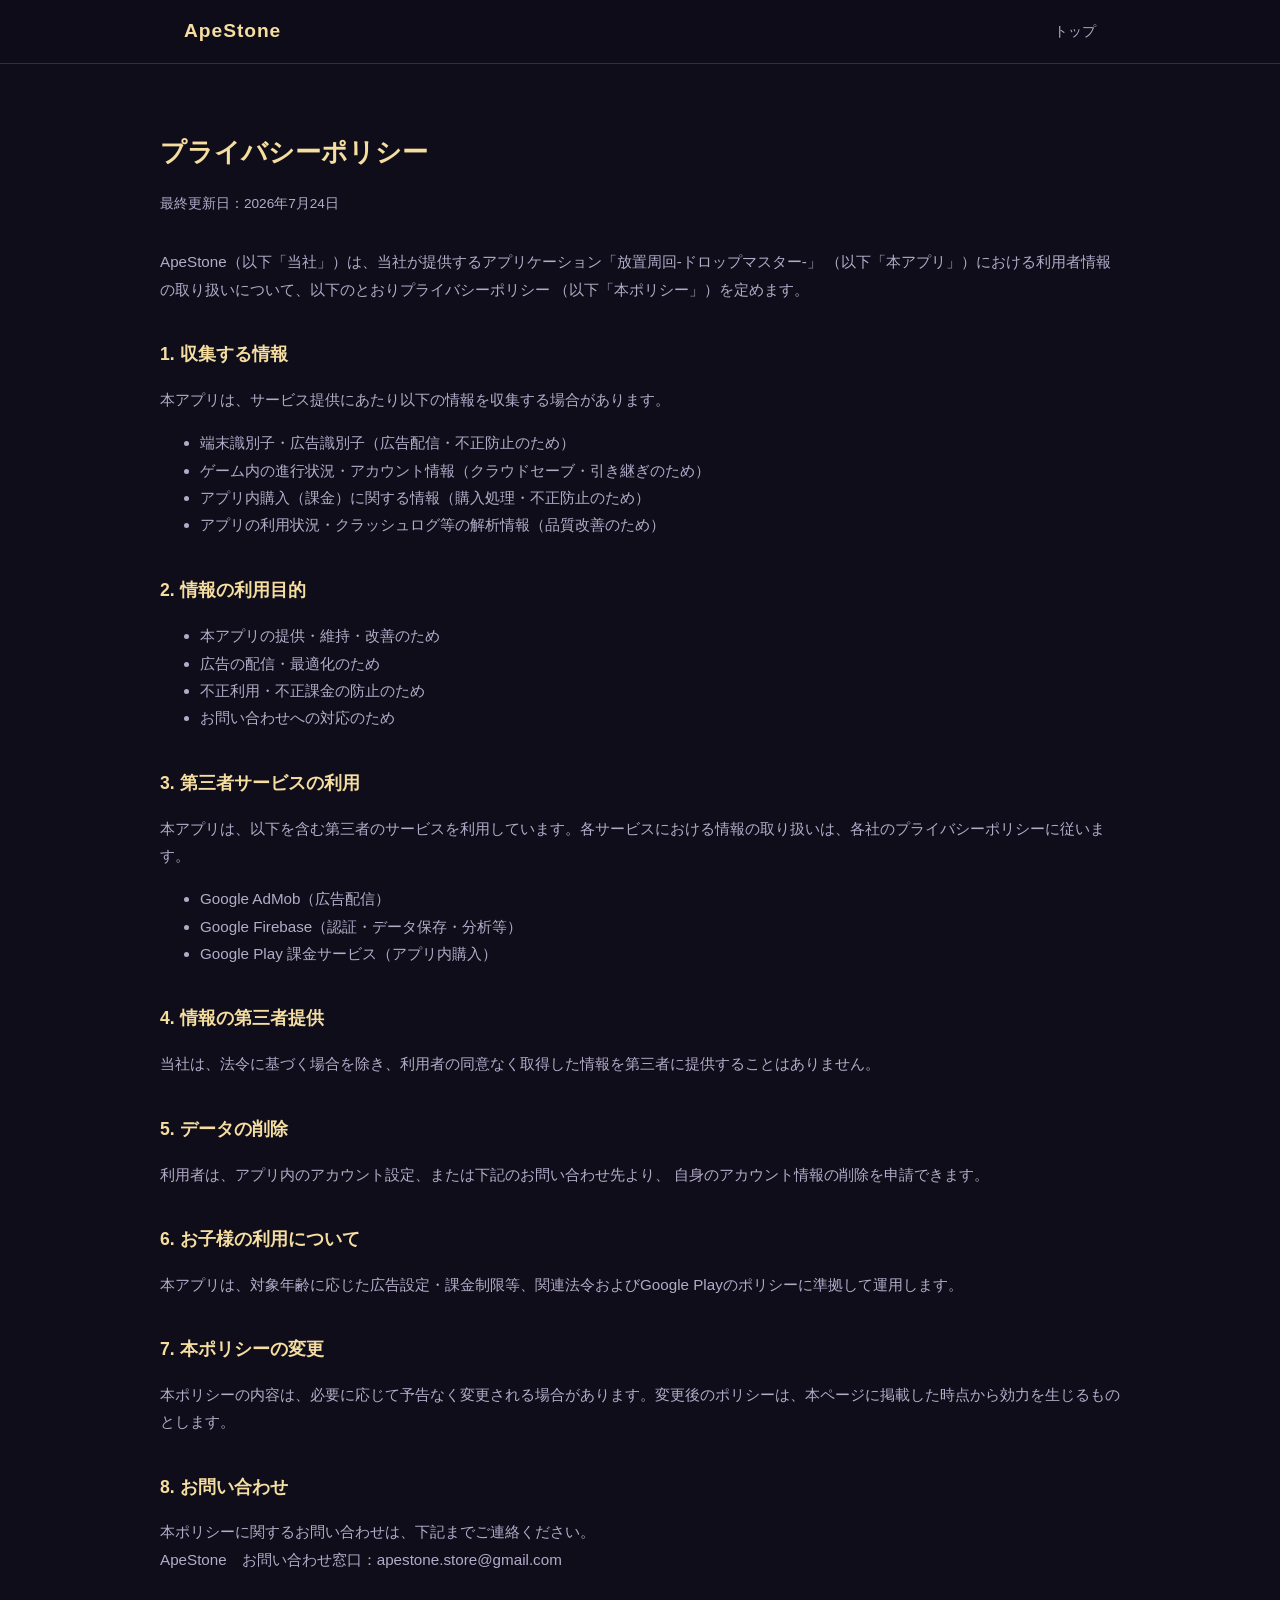
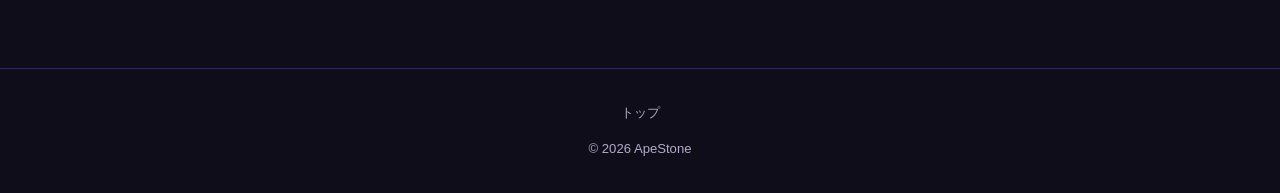
==== privacy.html @ 5b1dc046 "Initial LP for ApeStone (site ownership verification)" ====
<!DOCTYPE html>
<html lang="ja">
<head>
<meta charset="UTF-8">
<meta name="viewport" content="width=device-width, initial-scale=1.0">
<title>プライバシーポリシー | ApeStone</title>
<link rel="stylesheet" href="style.css">
</head>
<body class="policy">

<header class="site-header">
  <div class="container">
    <div class="brand">ApeStone</div>
    <nav class="site-nav">
      <a href="index.html">トップ</a>
    </nav>
  </div>
</header>

<main class="container">
  <h1>プライバシーポリシー</h1>
  <p class="updated">最終更新日：<!-- ★日付を記載 -->2026年7月24日</p>

  <p>
    ApeStone（以下「当社」）は、当社が提供するアプリケーション「放置周回-ドロップマスター-」
    （以下「本アプリ」）における利用者情報の取り扱いについて、以下のとおりプライバシーポリシー
    （以下「本ポリシー」）を定めます。
  </p>

  <h2>1. 収集する情報</h2>
  <p>本アプリは、サービス提供にあたり以下の情報を収集する場合があります。</p>
  <ul>
    <li>端末識別子・広告識別子（広告配信・不正防止のため）</li>
    <li>ゲーム内の進行状況・アカウント情報（クラウドセーブ・引き継ぎのため）</li>
    <li>アプリ内購入（課金）に関する情報（購入処理・不正防止のため）</li>
    <li>アプリの利用状況・クラッシュログ等の解析情報（品質改善のため）</li>
  </ul>

  <h2>2. 情報の利用目的</h2>
  <ul>
    <li>本アプリの提供・維持・改善のため</li>
    <li>広告の配信・最適化のため</li>
    <li>不正利用・不正課金の防止のため</li>
    <li>お問い合わせへの対応のため</li>
  </ul>

  <h2>3. 第三者サービスの利用</h2>
  <p>本アプリは、以下を含む第三者のサービスを利用しています。各サービスにおける情報の取り扱いは、各社のプライバシーポリシーに従います。</p>
  <ul>
    <li>Google AdMob（広告配信）</li>
    <li>Google Firebase（認証・データ保存・分析等）</li>
    <li>Google Play 課金サービス（アプリ内購入）</li>
  </ul>

  <h2>4. 情報の第三者提供</h2>
  <p>
    当社は、法令に基づく場合を除き、利用者の同意なく取得した情報を第三者に提供することはありません。
  </p>

  <h2>5. データの削除</h2>
  <p>
    利用者は、アプリ内のアカウント設定、または下記のお問い合わせ先より、
    自身のアカウント情報の削除を申請できます。
  </p>

  <h2>6. お子様の利用について</h2>
  <p>
    本アプリは、対象年齢に応じた広告設定・課金制限等、関連法令およびGoogle Playのポリシーに準拠して運用します。
  </p>

  <h2>7. 本ポリシーの変更</h2>
  <p>
    本ポリシーの内容は、必要に応じて予告なく変更される場合があります。変更後のポリシーは、本ページに掲載した時点から効力を生じるものとします。
  </p>

  <h2>8. お問い合わせ</h2>
  <p>
    本ポリシーに関するお問い合わせは、下記までご連絡ください。<br>
    ApeStone　お問い合わせ窓口：apestone.store@gmail.com
  </p>
</main>

<footer>
  <div class="container">
    <nav>
      <a href="index.html">トップ</a>
    </nav>
    <div class="copyright">&copy; <span id="year"></span> ApeStone</div>
  </div>
</footer>

<script>document.getElementById('year').textContent = new Date().getFullYear();</script>
</body>
</html>
---- style.css ----
:root {
  --bg: #0f0d1a;
  --bg-soft: #161327;
  --card: #1d1933;
  --border: #322b52;
  --gold: #e8c774;
  --gold-soft: #f5deA0;
  --text: #eae6f5;
  --text-dim: #b3acc9;
  --accent: #7c5cff;
}

* { box-sizing: border-box; }

html { scroll-behavior: smooth; }

body {
  margin: 0;
  font-family: "Hiragino Sans", "Yu Gothic", "Segoe UI", sans-serif;
  background: var(--bg);
  color: var(--text);
  line-height: 1.8;
}

a { color: var(--gold-soft); text-decoration: none; }
a:hover { text-decoration: underline; }

img { max-width: 100%; display: block; }

.container {
  max-width: 960px;
  margin: 0 auto;
  padding: 0 24px;
}

/* Header */
header.site-header {
  position: sticky;
  top: 0;
  z-index: 10;
  background: rgba(15, 13, 26, 0.9);
  backdrop-filter: blur(6px);
  border-bottom: 1px solid var(--border);
}

.site-header .container {
  display: flex;
  align-items: center;
  justify-content: space-between;
  padding-top: 14px;
  padding-bottom: 14px;
}

.brand {
  font-weight: 700;
  font-size: 1.2rem;
  letter-spacing: 0.05em;
  color: var(--gold-soft);
}

nav.site-nav a {
  color: var(--text-dim);
  margin-left: 20px;
  font-size: 0.9rem;
}

/* Hero */
.hero {
  padding: 90px 0 70px;
  text-align: center;
  background:
    radial-gradient(ellipse at top, rgba(124, 92, 255, 0.25), transparent 60%),
    var(--bg);
}

.hero .eyebrow {
  color: var(--gold);
  letter-spacing: 0.15em;
  font-size: 0.85rem;
  margin-bottom: 14px;
}

.hero h1 {
  font-size: 2.2rem;
  margin: 0 0 18px;
  line-height: 1.5;
}

.hero p.lead {
  color: var(--text-dim);
  max-width: 560px;
  margin: 0 auto;
}

/* Sections */
section {
  padding: 64px 0;
  border-top: 1px solid var(--border);
}

section h2 {
  font-size: 1.4rem;
  color: var(--gold-soft);
  margin-bottom: 28px;
  text-align: center;
}

.business-grid {
  display: grid;
  grid-template-columns: repeat(auto-fit, minmax(260px, 1fr));
  gap: 20px;
}

.business-card {
  background: var(--card);
  border: 1px solid var(--border);
  border-radius: 12px;
  padding: 28px;
}

.business-card .tag {
  display: inline-block;
  font-size: 0.75rem;
  color: var(--gold);
  border: 1px solid var(--gold);
  border-radius: 999px;
  padding: 2px 10px;
  margin-bottom: 12px;
}

.business-card h3 {
  margin: 0 0 10px;
  font-size: 1.1rem;
}

.business-card p {
  color: var(--text-dim);
  font-size: 0.92rem;
  margin: 0;
}

/* Game showcase */
.game-card {
  background: linear-gradient(160deg, var(--card), var(--bg-soft));
  border: 1px solid var(--border);
  border-radius: 16px;
  padding: 36px;
  display: grid;
  grid-template-columns: 1fr;
  gap: 24px;
}

@media (min-width: 720px) {
  .game-card { grid-template-columns: 1fr 1fr; align-items: center; }
}

.game-card h3 {
  font-size: 1.3rem;
  color: var(--gold-soft);
  margin: 0 0 8px;
}

.game-card .catch {
  color: var(--gold);
  font-size: 0.9rem;
  margin-bottom: 14px;
}

.game-card ul {
  padding-left: 1.2em;
  color: var(--text-dim);
  font-size: 0.92rem;
}

.game-thumb {
  border-radius: 12px;
  border: 1px solid var(--border);
  background: repeating-linear-gradient(45deg, #221c3d, #221c3d 12px, #1a1730 12px, #1a1730 24px);
  aspect-ratio: 16 / 10;
  display: flex;
  align-items: center;
  justify-content: center;
  color: var(--text-dim);
  font-size: 0.85rem;
  text-align: center;
  padding: 12px;
}

.store-badges {
  margin-top: 18px;
  display: flex;
  gap: 12px;
  flex-wrap: wrap;
}

.store-badges a {
  display: inline-flex;
  align-items: center;
  gap: 8px;
  border: 1px solid var(--border);
  background: var(--bg-soft);
  color: var(--text);
  padding: 10px 16px;
  border-radius: 8px;
  font-size: 0.85rem;
  text-decoration: none;
}

.store-badges a:hover { border-color: var(--gold); }

/* Company info table */
.company-table {
  width: 100%;
  border-collapse: collapse;
  background: var(--card);
  border: 1px solid var(--border);
  border-radius: 12px;
  overflow: hidden;
}

.company-table th, .company-table td {
  text-align: left;
  padding: 14px 20px;
  border-bottom: 1px solid var(--border);
  font-size: 0.92rem;
}

.company-table th {
  width: 140px;
  color: var(--text-dim);
  font-weight: 500;
  background: var(--bg-soft);
}

.company-table tr:last-child th,
.company-table tr:last-child td { border-bottom: none; }

/* Footer */
footer {
  border-top: 1px solid var(--border);
  padding: 32px 0;
  text-align: center;
  color: var(--text-dim);
  font-size: 0.82rem;
}

footer nav a { margin: 0 10px; color: var(--text-dim); }
footer .copyright { margin-top: 12px; }

/* Policy page */
.policy main {
  padding: 48px 0 80px;
}

.policy h1 {
  color: var(--gold-soft);
  font-size: 1.6rem;
}

.policy h2 {
  color: var(--gold-soft);
  font-size: 1.1rem;
  margin-top: 36px;
  text-align: left;
}

.policy p, .policy li { color: var(--text-dim); font-size: 0.95rem; }
.policy .updated { color: var(--text-dim); font-size: 0.85rem; margin-bottom: 32px; }
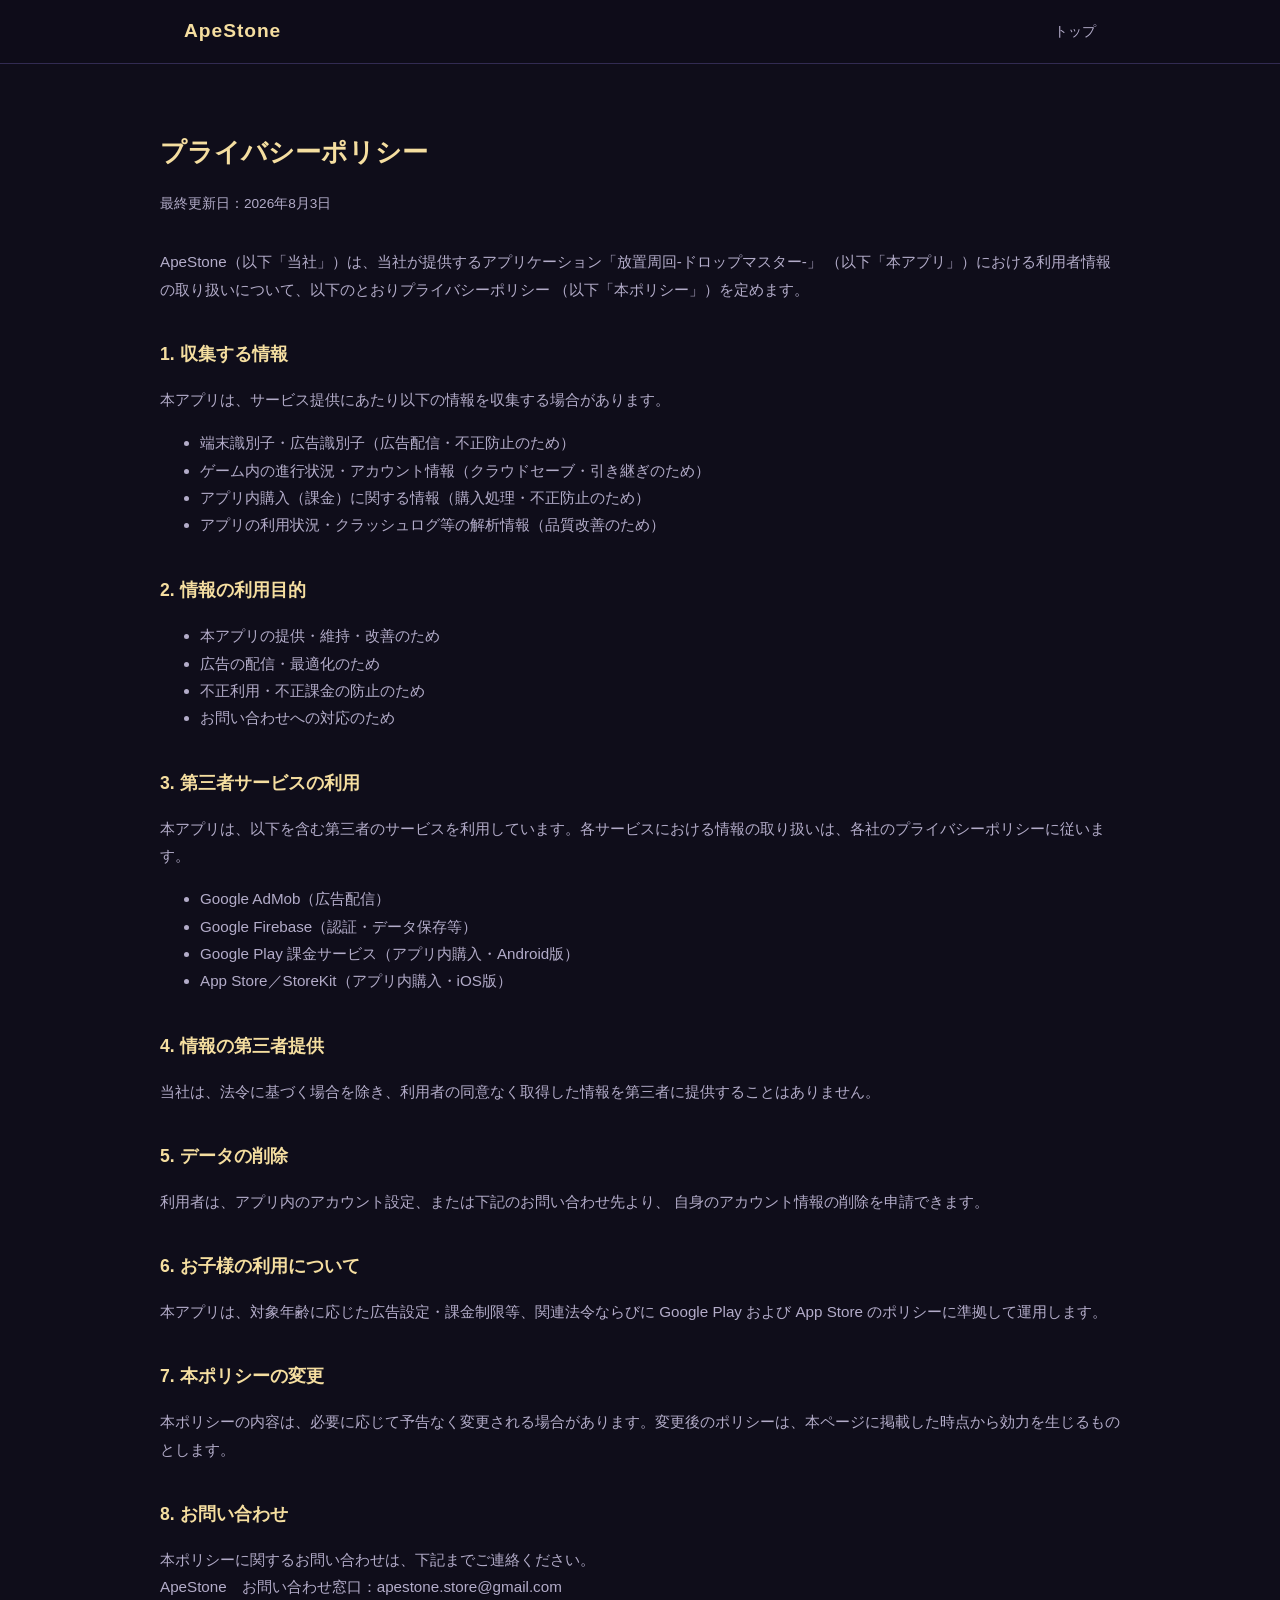
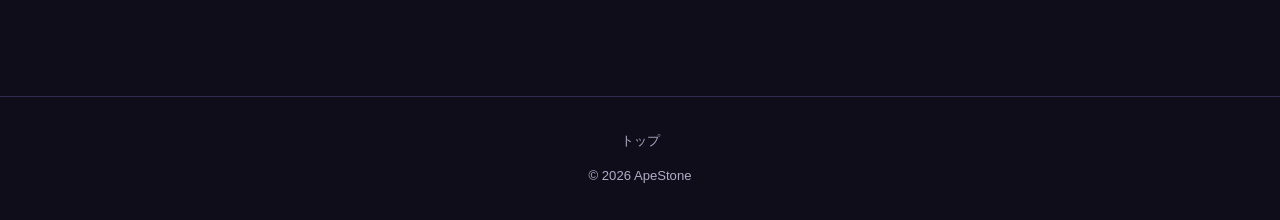
==== commit dda31d58: "プライバシーポリシーをiOS版に対応 ・第3条にApp Store／StoreKit（アプリ内購入・iOS版）を追加し、   Google Play側にAndroid版であることを明記 ・Fireba" ====
--- a/privacy.html
+++ b/privacy.html
@@ -19,7 +19,7 @@
 
 <main class="container">
   <h1>プライバシーポリシー</h1>
-  <p class="updated">最終更新日：<!-- ★日付を記載 -->2026年7月24日</p>
+  <p class="updated">最終更新日：<!-- ★日付を記載 -->2026年8月3日</p>
 
   <p>
     ApeStone（以下「当社」）は、当社が提供するアプリケーション「放置周回-ドロップマスター-」
@@ -48,8 +48,9 @@
   <p>本アプリは、以下を含む第三者のサービスを利用しています。各サービスにおける情報の取り扱いは、各社のプライバシーポリシーに従います。</p>
   <ul>
     <li>Google AdMob（広告配信）</li>
-    <li>Google Firebase（認証・データ保存・分析等）</li>
-    <li>Google Play 課金サービス（アプリ内購入）</li>
+    <li>Google Firebase（認証・データ保存等）</li>
+    <li>Google Play 課金サービス（アプリ内購入・Android版）</li>
+    <li>App Store／StoreKit（アプリ内購入・iOS版）</li>
   </ul>
 
   <h2>4. 情報の第三者提供</h2>
@@ -65,7 +66,7 @@
 
   <h2>6. お子様の利用について</h2>
   <p>
-    本アプリは、対象年齢に応じた広告設定・課金制限等、関連法令およびGoogle Playのポリシーに準拠して運用します。
+    本アプリは、対象年齢に応じた広告設定・課金制限等、関連法令ならびに Google Play および App Store のポリシーに準拠して運用します。
   </p>
 
   <h2>7. 本ポリシーの変更</h2>
